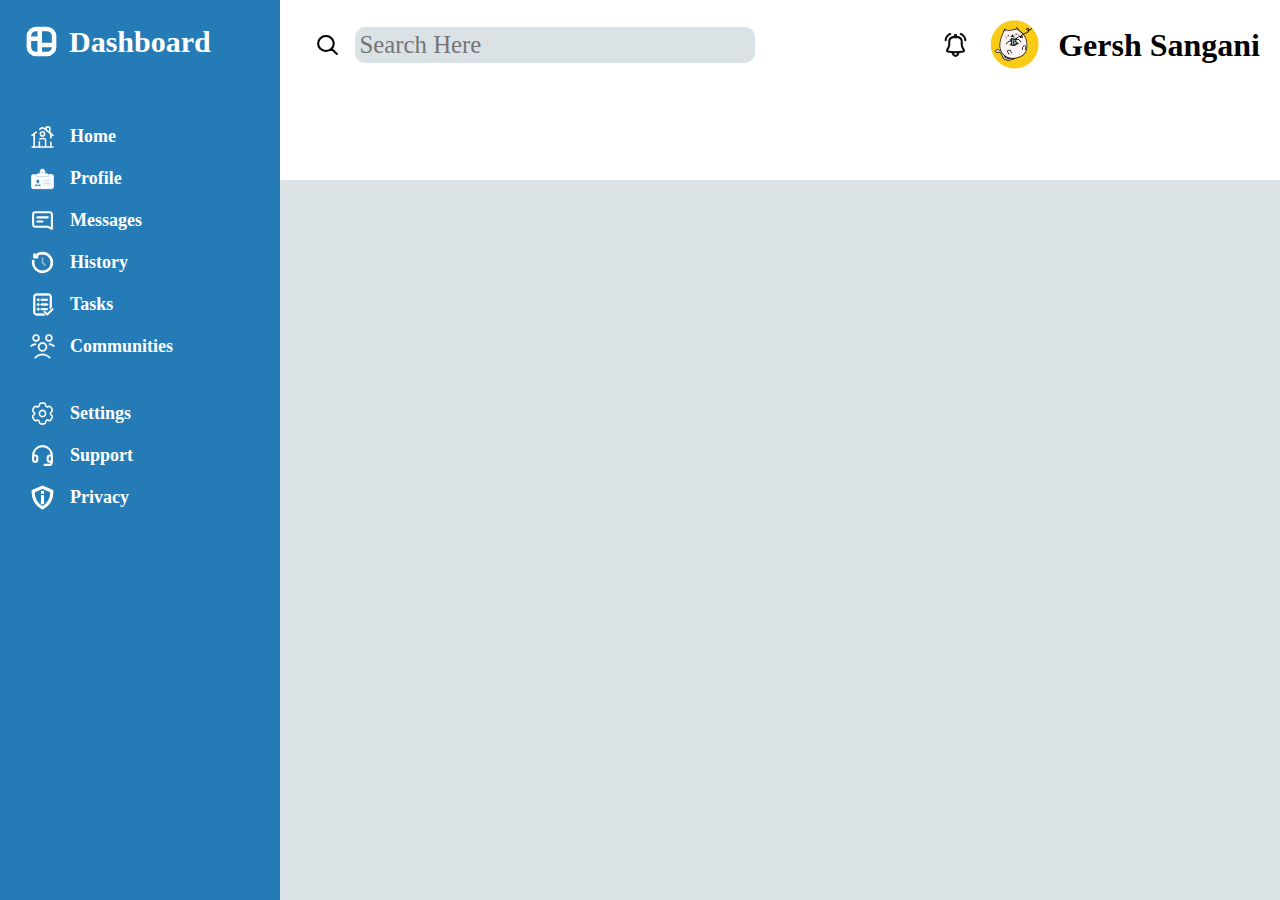
==== index.html @ 51be3038 "Finish sidebar and top half of header" ====
<!DOCTYPE html>
<html lang="en">

<head>
    <meta charset="UTF-8">
    <meta name="viewport" content="width=device-width, initial-scale=1.0">
    <title>Document</title>
    <link rel="stylesheet" href="styles.css">
</head>

<body>
    <section class="navigation">
        <div class="nav-header">
            <img src = "icons/dashboard.svg" alt ="Dashboard Icon" width="45px" height="45px"/>
            <div>Dashboard</div>
        </div>
        <nav>
            <ul>
                <li>
                    <img src = "icons/home-1-svgrepo-com.svg" alt ="Home Icon" width="25px" height="25px"/>
                    <a href="pages/home.html" target="_blank" rel="noopener noreferrer">Home</a>
                </li>
                <li>
                    <img src = "icons/profile.svg" alt ="Profile Icon" width="25px" height="25px"/>
                    <a href="pages/profile.html" target="_blank" rel="noopener noreferrer">Profile</a>
                </li>
                <li>
                    <img src = "icons/message.svg" alt ="Messages Icon" width="25px" height="25px"/>
                    <a href="pages/messages.html" target="_blank" rel="noopener noreferrer">Messages</a>
                </li>
                <li>
                    <img src = "icons/history.svg" alt ="History Icon" width="25px" height="25px"/>
                    <a href="pages/history.html" target="_blank" rel="noopener noreferrer">History</a>
                </li>
                <li>
                    <img src = "icons/tasks.svg" alt ="Tasks Icon" width="25px" height="25px"/>
                    <a href="pages/tasks.html" target="_blank" rel="noopener noreferrer">Tasks</a>
                </li>
                <li>
                    <img src = "icons/communities.svg" alt ="Communities Icon" width="25px" height="25px"/>
                    <a href="pages/communities.html" target="_blank" rel="noopener noreferrer">Communities</a>
                </li>
                
            </ul>
        </nav>
        <nav>
            <ul>
                <li>
                    <img src = "icons/settings.svg" alt ="Settings Icon" width="25px" height="25px"/>
                    <a href="pages/settings.html" target="_blank" rel="noopener noreferrer">Settings</a>
                </li>
                <li>
                    <img src = "icons/support.svg" alt ="Support Icon" width="25px" height="25px"/>
                    <a href="pages/support.html" target="_blank" rel="noopener noreferrer">Support</a>
                </li>
                <li>
                    <img src = "icons/privacy.svg" alt ="Privacy Icon" width="25px" height="25px"/>
                    <a href="pages/privacy.html" target="_blank" rel="noopener noreferrer">Privacy</a>
                </li>

            </ul>
        </nav>
    </section>
    <section class="header">
        <div class="headerTop">
            <div class="search-container">
                <label for="search">
                    <img src = "icons/search.svg" id = "search-img" alt ="Search Icon" />
                </label>
                <input type="text" id="search" name="search" required placeholder="Search Here">
            </div>
            <div class="upper-right-buttons">
                <button><img src = "icons/bell.svg" alt ="Notification Bell Icon" width="25px" height="25px"/></button>
                <img src = "icons/profile.png" alt ="Notification Bell Icon" width="60px" height="50px"/>
                <a href="pages/profilePage.html" target="_blank" rel="noopener noreferrer">Gersh Sangani</a>
            </div>
        </div>
        <div class="headerBottom">
            
        </div>

    </section>
    <section class="content"> </section>

</body>


</html>
---- styles.css ----
/*
  Josh's Custom CSS Reset
  https://www.joshwcomeau.com/css/custom-css-reset/
*/
*,
*::before,
*::after {
    box-sizing: border-box;
}

* {
    margin: 0;
    padding: 0;
}

body {
    line-height: 1.5;
    -webkit-font-smoothing: antialiased;
}

img,
picture,
video,
canvas,
svg {
    display: block;
    max-width: 100%;
}

input,
button,
textarea,
select {
    font: inherit;
}

p,
h1,
h2,
h3,
h4,
h5,
h6 {
    overflow-wrap: break-word;
}

#root,
#__next {
    isolation: isolate;
}

:root {
    --nav-header-size: 30px;
    --nav-header-padding: 19px;
    --nav-li-size: 18px;
    --nav-list-margin-left: 30px;
    --nav-margin-right: calc(var(--nav-list-margin-left) + 20px);
    --nav-color: #ffffff;
    --nav-font-weight: 600;
    --nav-li-seperator: 15px;

    --nav-section-seperator: 40px;


    --main-page-font-color: #000000;

    --header-standard-gap: 15px;
    --header-section-bg-color:#ffffff;
    --header-left-right-margin: 20px;
    --header-section-top-bottom-margin:20px; 

    --search-section-width: 40%;
    --search-bar-height: 2.25rem;
    --search-bar-max-width: 400px;
    --search-bar-min-width: 200px;
    --search-bar-bg-color: #dae2e6;
    --search-bar-font-size: 1.55rem;
    

    --upper-right-buttons-width: calc(100% - var(--search-section-width));
    --profile-name-font-size: 2rem;
    --profile-name-font-weight: 600;

    --content-section-bg-color: var(--search-bar-bg-color);
}


body {
    display: grid;
    height: 100vh;
    grid-template: 1fr 4fr / 1fr 4fr;
}

.navigation {
    background-color: rgb(36, 123, 182);
    grid-row: 1 / 3;

    font-weight: var(--nav-font-weight);
    
}

.nav-header {
    display: grid;
    grid-template-columns: 50px auto;
    margin-bottom: var(--nav-section-seperator);
    justify-items: start;
    align-items: center;

    padding:var(--nav-header-padding);
    margin-right: var(--nav-margin-right);

    color: var(--nav-color);
    font-size: var(--nav-header-size);
}

.navigation ul {
    margin-bottom: var(--nav-section-seperator);
    margin-left: var(--nav-list-margin-left);
    margin-right: var(--nav-list-margin-left);
    list-style-type: none;
}

.navigation li {
    display: grid;
    grid-template-columns: 40px auto;
    justify-items: start;
    align-items: center;
    margin-bottom:var(--nav-li-seperator);
}

.navigation img {
    color: var(--nav-color);
}

.navigation a {
    color: var(--nav-color);
    font-size: var(--nav-li-size);
    text-decoration: none;
}





.header {
    background-color: var(--header-section-bg-color);
    grid-column: 2 / 3;

}

.headerTop{
    display: flex;
    height: 50%;
    justify-content: space-between;
}

.headerBottom{
    display: flex;
    height: 50%;
}

.search-container {
    display: flex;
    justify-content: start;
    align-items: center;
    margin: var(--header-section-top-bottom-margin);

    margin-left: var(--header-left-right-margin);
    margin-right: var(--header-left-right-margin);
    width: 60%;
    min-width:calc(var(--search-bar-min-width) * 1.2);

    overflow: hidden;
    
}

.search-container label {
    display:flex;
    justify-content: center;
    align-items: center;
    padding: 15px;
    flex: 0 0 auto;
}

.search-container img{
    width:var(--search-bar-font-size);
    height: var(--search-bar-font-size);
}


.search-container img {
    display:inline;
}

.search-container input{
    flex: 1 1 auto;
    height:var(--search-bar-height);
    max-width: var(--search-bar-max-width);
    min-width: var(--search-bar-min-width);
    
    border-radius: 10px;
    padding: 5px;

    border:none;

    background-color: var(--search-bar-bg-color);
    font-size: var(--search-bar-font-size);
}

.upper-right-buttons{
    display: flex;
    width: var(--upper-right-buttons-width);
    margin: var(--header-section-top-bottom-margin);
    align-items: center;
    gap: var(--header-standard-gap);
    margin-right: var(--header-left-right-margin);
}

.upper-right-buttons button {
    border:none;
    background-color: var(--header-section-bg-color);
    margin-left: auto;
}

.upper-right-buttons a {
    color: var(--main-page-font-color);
    font-size: var(--profile-name-font-size);
    font-weight: var(--profile-name-font-weight);
    text-decoration: none;
}


.content {
    background-color: var(--content-section-bg-color);
}
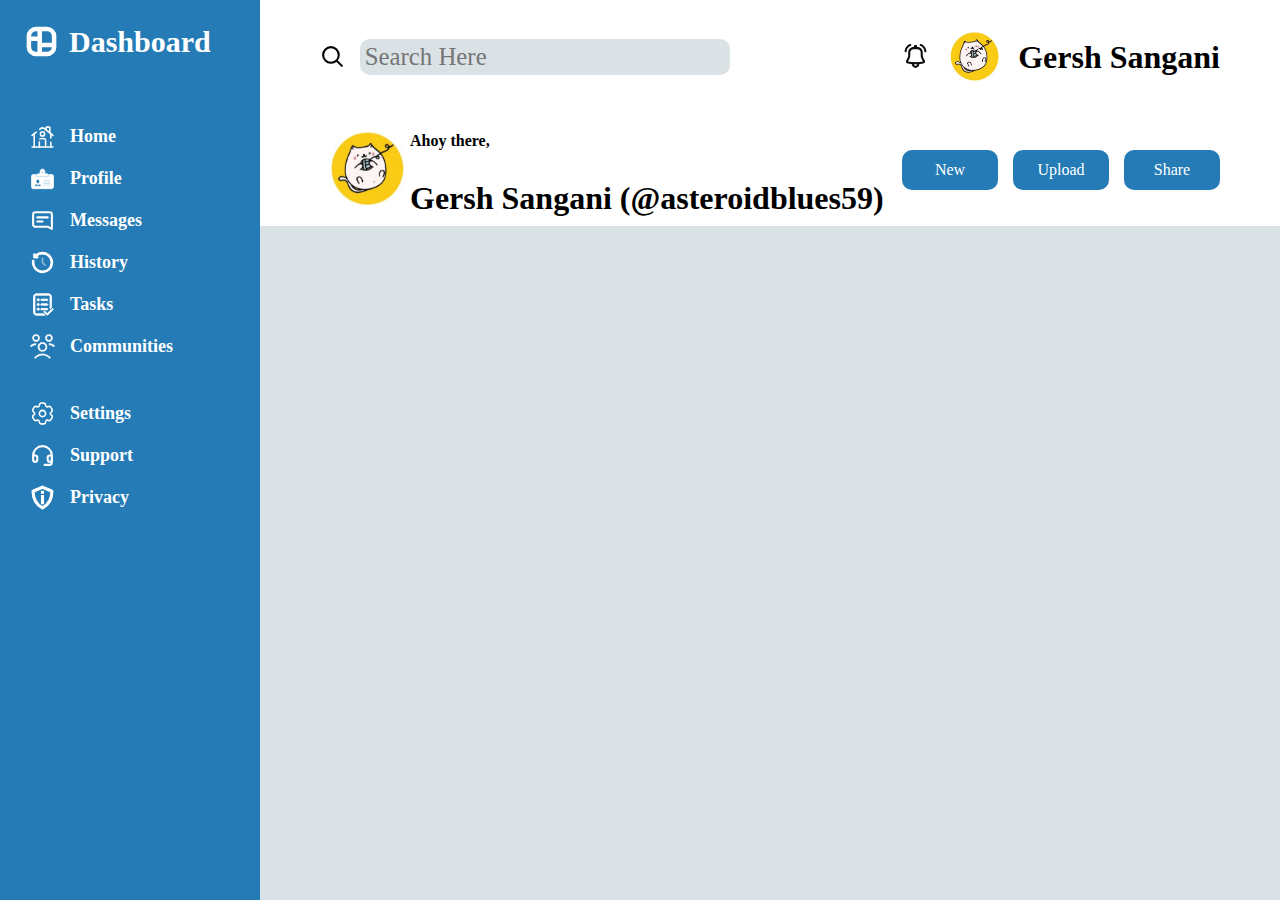
==== commit 79763a6d: "Complete most of header bottom" ====
--- a/index.html
+++ b/index.html
@@ -11,50 +11,50 @@
 <body>
     <section class="navigation">
         <div class="nav-header">
-            <img src = "icons/dashboard.svg" alt ="Dashboard Icon" width="45px" height="45px"/>
+            <img src="icons/dashboard.svg" alt="Dashboard Icon" width="45px" height="45px" />
             <div>Dashboard</div>
         </div>
         <nav>
             <ul>
                 <li>
-                    <img src = "icons/home-1-svgrepo-com.svg" alt ="Home Icon" width="25px" height="25px"/>
+                    <img src="icons/home-1-svgrepo-com.svg" alt="Home Icon" width="25px" height="25px" />
                     <a href="pages/home.html" target="_blank" rel="noopener noreferrer">Home</a>
                 </li>
                 <li>
-                    <img src = "icons/profile.svg" alt ="Profile Icon" width="25px" height="25px"/>
+                    <img src="icons/profile.svg" alt="Profile Icon" width="25px" height="25px" />
                     <a href="pages/profile.html" target="_blank" rel="noopener noreferrer">Profile</a>
                 </li>
                 <li>
-                    <img src = "icons/message.svg" alt ="Messages Icon" width="25px" height="25px"/>
+                    <img src="icons/message.svg" alt="Messages Icon" width="25px" height="25px" />
                     <a href="pages/messages.html" target="_blank" rel="noopener noreferrer">Messages</a>
                 </li>
                 <li>
-                    <img src = "icons/history.svg" alt ="History Icon" width="25px" height="25px"/>
+                    <img src="icons/history.svg" alt="History Icon" width="25px" height="25px" />
                     <a href="pages/history.html" target="_blank" rel="noopener noreferrer">History</a>
                 </li>
                 <li>
-                    <img src = "icons/tasks.svg" alt ="Tasks Icon" width="25px" height="25px"/>
+                    <img src="icons/tasks.svg" alt="Tasks Icon" width="25px" height="25px" />
                     <a href="pages/tasks.html" target="_blank" rel="noopener noreferrer">Tasks</a>
                 </li>
                 <li>
-                    <img src = "icons/communities.svg" alt ="Communities Icon" width="25px" height="25px"/>
+                    <img src="icons/communities.svg" alt="Communities Icon" width="25px" height="25px" />
                     <a href="pages/communities.html" target="_blank" rel="noopener noreferrer">Communities</a>
                 </li>
-                
+
             </ul>
         </nav>
         <nav>
             <ul>
                 <li>
-                    <img src = "icons/settings.svg" alt ="Settings Icon" width="25px" height="25px"/>
+                    <img src="icons/settings.svg" alt="Settings Icon" width="25px" height="25px" />
                     <a href="pages/settings.html" target="_blank" rel="noopener noreferrer">Settings</a>
                 </li>
                 <li>
-                    <img src = "icons/support.svg" alt ="Support Icon" width="25px" height="25px"/>
+                    <img src="icons/support.svg" alt="Support Icon" width="25px" height="25px" />
                     <a href="pages/support.html" target="_blank" rel="noopener noreferrer">Support</a>
                 </li>
                 <li>
-                    <img src = "icons/privacy.svg" alt ="Privacy Icon" width="25px" height="25px"/>
+                    <img src="icons/privacy.svg" alt="Privacy Icon" width="25px" height="25px" />
                     <a href="pages/privacy.html" target="_blank" rel="noopener noreferrer">Privacy</a>
                 </li>
 
@@ -65,18 +65,30 @@
         <div class="headerTop">
             <div class="search-container">
                 <label for="search">
-                    <img src = "icons/search.svg" id = "search-img" alt ="Search Icon" />
+                    <img src="icons/search.svg" id="search-img" alt="Search Icon" />
                 </label>
                 <input type="text" id="search" name="search" required placeholder="Search Here">
             </div>
             <div class="upper-right-buttons">
-                <button><img src = "icons/bell.svg" alt ="Notification Bell Icon" width="25px" height="25px"/></button>
-                <img src = "icons/profile.png" alt ="Notification Bell Icon" width="60px" height="50px"/>
+                <button><img src="icons/bell.svg" alt="Notification Bell Icon" width="25px" height="25px" /></button>
+                <img src="icons/profile.png" alt="Notification Bell Icon" width="60px" height="50px" />
                 <a href="pages/profilePage.html" target="_blank" rel="noopener noreferrer">Gersh Sangani</a>
             </div>
         </div>
+
+
         <div class="headerBottom">
-            
+            <div class="welcome-sign">
+                <img src="icons/profile.png" alt="Notification Bell Icon" width="90px" height="75px" />
+                <div class="greeting-text">Ahoy there,</div>
+                <div class="name-title">Gersh Sangani (@asteroidblues59)</div>
+            </div>
+
+            <ul class="page-actions">
+                <li><button>New</button></li>
+                <li><button>Upload</button></li>
+                <li><button>Share</button></li>
+            </ul>
         </div>
 
     </section>
--- a/styles.css
+++ b/styles.css
@@ -55,22 +55,24 @@
     --nav-li-size: 18px;
     --nav-list-margin-left: 30px;
     --nav-margin-right: calc(var(--nav-list-margin-left) + 20px);
-    --nav-color: #ffffff;
+    
     --nav-font-weight: 600;
     --nav-li-seperator: 15px;
 
     --nav-section-seperator: 40px;
-
+    --nav-section-bg-color: rgb(36, 123, 182);
+    --nav-color: #ffffff;
 
     --main-page-font-color: #000000;
 
     --header-standard-gap: 15px;
     --header-section-bg-color:#ffffff;
-    --header-left-right-margin: 20px;
+    --header-left-right-margin: 60px;
     --header-section-top-bottom-margin:20px; 
 
     --search-section-width: 40%;
     --search-bar-height: 2.25rem;
+    --border-radii: 10px;
     --search-bar-max-width: 400px;
     --search-bar-min-width: 200px;
     --search-bar-bg-color: #dae2e6;
@@ -81,6 +83,8 @@
     --profile-name-font-size: 2rem;
     --profile-name-font-weight: 600;
 
+
+
     --content-section-bg-color: var(--search-bar-bg-color);
 }
 
@@ -92,11 +96,11 @@
 }
 
 .navigation {
-    background-color: rgb(36, 123, 182);
+    background-color: var(--nav-section-bg-color);
     grid-row: 1 / 3;
-
     font-weight: var(--nav-font-weight);
-    
+    overflow-y:auto;
+    min-width: 260px;
 }
 
 .nav-header {
@@ -152,12 +156,10 @@
     display: flex;
     height: 50%;
     justify-content: space-between;
-}
-
-.headerBottom{
-    display: flex;
-    height: 50%;
-}
+    align-items: center;
+}
+
+
 
 .search-container {
     display: flex;
@@ -176,9 +178,8 @@
 
 .search-container label {
     display:flex;
-    justify-content: center;
-    align-items: center;
-    padding: 15px;
+    justify-content: start;
+ 
     flex: 0 0 auto;
 }
 
@@ -197,8 +198,8 @@
     height:var(--search-bar-height);
     max-width: var(--search-bar-max-width);
     min-width: var(--search-bar-min-width);
-    
-    border-radius: 10px;
+    margin-left: var(--header-standard-gap);
+    border-radius: var(--border-radii);
     padding: 5px;
 
     border:none;
@@ -214,6 +215,7 @@
     align-items: center;
     gap: var(--header-standard-gap);
     margin-right: var(--header-left-right-margin);
+    min-height:90px;
 }
 
 .upper-right-buttons button {
@@ -227,9 +229,67 @@
     font-size: var(--profile-name-font-size);
     font-weight: var(--profile-name-font-weight);
     text-decoration: none;
-}
+    white-space: nowrap;
+}
+
+
+
+.headerBottom{
+    display: flex;
+    height: 50%;
+}
+
+.welcome-sign{
+    display: grid;
+    grid-template-columns: 1fr auto;
+    grid-template-rows: 1fr 1fr; 
+
+
+ 
+    align-items:center;
+
+    margin-left: var(--header-left-right-margin);
+    font-weight: var(--profile-name-font-weight);
+    color:var(--main-page-font-color);
+}
+
+.welcome-sign img{
+    grid-row: 1 / 3;
+    min-width: 90px;
+}
+
+.welcome-sign .greeting-text {
+    font-size: 1rem;
+    grid-column: 2 / 3;
+}
+
+.welcome-sign .name-title{
+    font-size: 2rem;
+}
+
+
+.page-actions {
+    list-style-type: none;
+    display:flex;
+    gap:var(--header-standard-gap);
+    align-items: center;
+    margin-left: auto;
+    margin-right: var(--header-left-right-margin);
+}
+
+.page-actions button{
+    color:var(--nav-color);
+    background-color: var(--nav-section-bg-color);
+    border: none;
+    border-radius: var(--border-radii);
+    width: 6rem;
+    font-size: 1rem;
+    height: 2.5rem;
+}   
+
 
 
 .content {
     background-color: var(--content-section-bg-color);
+    overflow-y:auto;
 }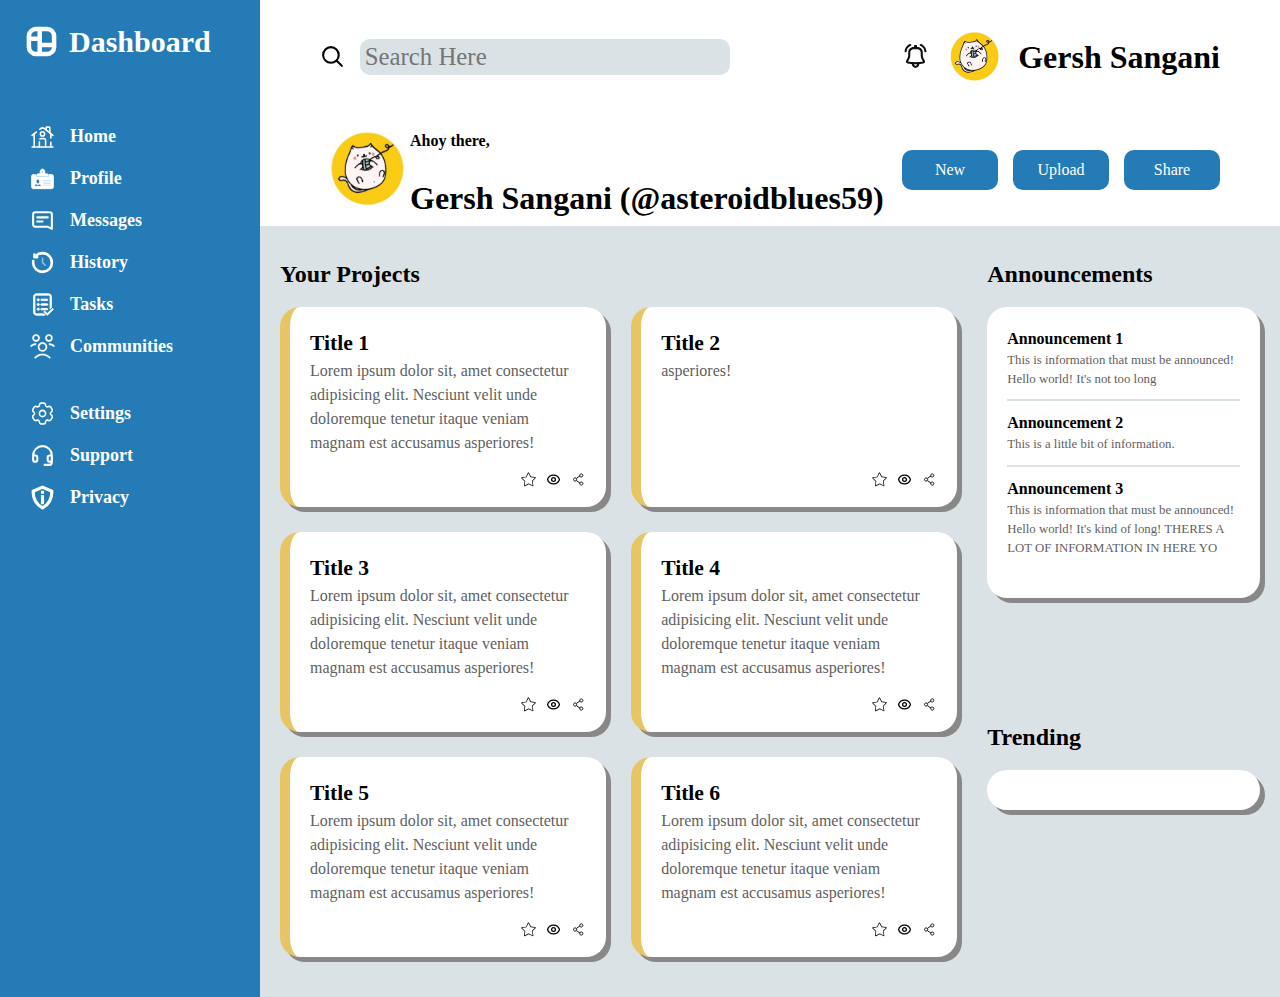
==== commit 47507495: "Style projects and announcements" ====
--- a/index.html
+++ b/index.html
@@ -92,7 +92,113 @@
         </div>
 
     </section>
-    <section class="content"> </section>
+    <section class="content">
+        <div class="projects">
+            <p class="content-section-titles">Your Projects</p>
+            <div class="projects-box">
+
+                <div class="card">
+                    <p class="card-title">Title 1</p>
+                    <p class="card-content">Lorem ipsum dolor sit, amet consectetur adipisicing elit. Nesciunt velit
+                        unde doloremque tenetur itaque veniam magnam est accusamus asperiores!</p>
+                    <ul class="card-actions">
+                        <li><img src="icons/favorite.svg" alt="Favorite Icon" class="project-icon" height="15px"
+                                width="15px" /></li>
+                        <li><img src="icons/eye.svg" alt="Put on watch list Icon" class="project-icon" height="15px"
+                                width="15px" /></li>
+                        <li><img src="icons/share.svg" alt="Share Icon" class="project-icon" height="15px"
+                                width="15px" /></li>
+                    </ul>
+                </div>
+                <div class="card">
+                    <p class="card-title">Title 2</p>
+                    <p class="card-content">asperiores!</p>
+                    <ul class="card-actions">
+                        <li><img src="icons/favorite.svg" alt="Favorite Icon" class="project-icon" height="15px"
+                                width="15px" /></li>
+                        <li><img src="icons/eye.svg" alt="Put on watch list Icon" class="project-icon" height="15px"
+                                width="15px" /></li>
+                        <li><img src="icons/share.svg" alt="Share Icon" class="project-icon" height="15px"
+                                width="15px" /></li>
+                    </ul>
+                </div>
+                <div class="card">
+                    <p class="card-title">Title 3</p>
+                    <p class="card-content">Lorem ipsum dolor sit, amet consectetur adipisicing elit. Nesciunt velit
+                        unde doloremque tenetur itaque veniam magnam est accusamus asperiores!</p>
+                    <ul class="card-actions">
+                        <li><img src="icons/favorite.svg" alt="Favorite Icon" class="project-icon" height="15px"
+                                width="15px" /></li>
+                        <li><img src="icons/eye.svg" alt="Put on watch list Icon" class="project-icon" height="15px"
+                                width="15px" /></li>
+                        <li><img src="icons/share.svg" alt="Share Icon" class="project-icon" height="15px"
+                                width="15px" /></li>
+                    </ul>
+                </div>
+                <div class="card">
+                    <p class="card-title">Title 4</p>
+                    <p class="card-content">Lorem ipsum dolor sit, amet consectetur adipisicing elit. Nesciunt velit
+                        unde doloremque tenetur itaque veniam magnam est accusamus asperiores!</p>
+                    <ul class="card-actions">
+                        <li><img src="icons/favorite.svg" alt="Favorite Icon" class="project-icon" height="15px"
+                                width="15px" /></li>
+                        <li><img src="icons/eye.svg" alt="Put on watch list Icon" class="project-icon" height="15px"
+                                width="15px" /></li>
+                        <li><img src="icons/share.svg" alt="Share Icon" class="project-icon" height="15px"
+                                width="15px" /></li>
+                    </ul>
+                </div>
+                <div class="card">
+                    <p class="card-title">Title 5</p>
+                    <p class="card-content">Lorem ipsum dolor sit, amet consectetur adipisicing elit. Nesciunt velit
+                        unde doloremque tenetur itaque veniam magnam est accusamus asperiores!</p>
+                    <ul class="card-actions">
+                        <li><img src="icons/favorite.svg" alt="Favorite Icon" class="project-icon" height="15px"
+                                width="15px" /></li>
+                        <li><img src="icons/eye.svg" alt="Put on watch list Icon" class="project-icon" height="15px"
+                                width="15px" /></li>
+                        <li><img src="icons/share.svg" alt="Share Icon" class="project-icon" height="15px"
+                                width="15px" /></li>
+                    </ul>
+                </div>
+                <div class="card">
+                    <p class="card-title">Title 6</p>
+                    <p class="card-content">Lorem ipsum dolor sit, amet consectetur adipisicing elit. Nesciunt velit
+                        unde doloremque tenetur itaque veniam magnam est accusamus asperiores!</p>
+                    <ul class="card-actions">
+                        <li><img src="icons/favorite.svg" alt="Favorite Icon" class="project-icon" height="15px"
+                                width="15px" /></li>
+                        <li><img src="icons/eye.svg" alt="Put on watch list Icon" class="project-icon" height="15px"
+                                width="15px" /></li>
+                        <li><img src="icons/share.svg" alt="Share Icon" class="project-icon" height="15px"
+                                width="15px" /></li>
+                    </ul>
+                </div>
+            </div>
+        </div>
+
+        <div class="announcements">
+            <p class="content-section-titles">Announcements</p>
+            <div class="card">
+                <p class="card-title">Announcement 1</p>
+                <p class="announcement-content">This is information that must be announced! Hello world! It's not too long</p>
+                
+                <p class="card-title">Announcement 2</p>
+                <p class="announcement-content">This is a little bit of information.</p>
+
+                <p class="card-title">Announcement 3</p>
+                <p class="announcement-content">This is information that must be announced! Hello world! It's kind of long! THERES A LOT OF INFORMATION IN HERE YO</p>
+            </div>
+        </div>
+
+        <divc class="trending">
+            <p class="content-section-titles">Trending</p>
+            <div class="card">
+
+            </div>
+        </div>
+
+    </section>
 
 </body>
 
--- a/styles.css
+++ b/styles.css
@@ -55,7 +55,7 @@
     --nav-li-size: 18px;
     --nav-list-margin-left: 30px;
     --nav-margin-right: calc(var(--nav-list-margin-left) + 20px);
-    
+
     --nav-font-weight: 600;
     --nav-li-seperator: 15px;
 
@@ -66,9 +66,9 @@
     --main-page-font-color: #000000;
 
     --header-standard-gap: 15px;
-    --header-section-bg-color:#ffffff;
+    --header-section-bg-color: #ffffff;
     --header-left-right-margin: 60px;
-    --header-section-top-bottom-margin:20px; 
+    --header-section-top-bottom-margin: 20px;
 
     --search-section-width: 40%;
     --search-bar-height: 2.25rem;
@@ -77,7 +77,7 @@
     --search-bar-min-width: 200px;
     --search-bar-bg-color: #dae2e6;
     --search-bar-font-size: 1.55rem;
-    
+
 
     --upper-right-buttons-width: calc(100% - var(--search-section-width));
     --profile-name-font-size: 2rem;
@@ -86,6 +86,49 @@
 
 
     --content-section-bg-color: var(--search-bar-bg-color);
+    --content-section-side-margin: 20px;
+
+    --content-headers-color: var(--main-page-font-color);
+    --content-headers-font-size: 1.5rem;
+    --content-headers-font-weight: 600;
+    --content-headers-margin-top: 30px;
+    --content-headers-margin-bottom: 15px;
+
+    --project-card-title-color: var(--main-page-font-color);
+    --project-card-title-font-size: 1.35rem;
+    --project-card-title-font-weight: 600;
+
+    --project-card-text-color: rgb(95, 95, 95);
+    --project-card-text-font-size: 1rem;
+
+    --projects-grid-gap: 25px;
+    /* --project-card-text-font-weight: 600; */
+
+    --project-card-side-border-color: rgb(231, 196, 100);
+    --project-card-side-border-width: 10px;
+
+    --card-edge-radius: 20px;
+    --card-padding: 20px;
+    --card-bg-color: var(--header-section-bg-color);
+    --card-title-margin-bottom: 0px;
+    --card-shadow-color:rgb(136, 136, 136);
+
+    --card-actions-gap: 10px;
+
+    --announcement-title-color: var(--main-page-font-color);
+    --announcement-title-font-size: 0.9rem;
+    --announcement-title-font-weight: var(--project-card-title-font-weight);
+    --announcement-content-color: var(--project-card-text-color);
+    --announcement-content-font-size: 0.8rem;
+
+    --trending-font-size: 1rem;
+    --trending-name-color: var(--main-page-font-color);
+    --trending-name-font-weight: 500;
+
+    --trending-description-color: var(--search-bar-bg-color);
+
+
+
 }
 
 
@@ -99,7 +142,7 @@
     background-color: var(--nav-section-bg-color);
     grid-row: 1 / 3;
     font-weight: var(--nav-font-weight);
-    overflow-y:auto;
+    overflow-y: auto;
     min-width: 260px;
 }
 
@@ -110,7 +153,7 @@
     justify-items: start;
     align-items: center;
 
-    padding:var(--nav-header-padding);
+    padding: var(--nav-header-padding);
     margin-right: var(--nav-margin-right);
 
     color: var(--nav-color);
@@ -129,7 +172,7 @@
     grid-template-columns: 40px auto;
     justify-items: start;
     align-items: center;
-    margin-bottom:var(--nav-li-seperator);
+    margin-bottom: var(--nav-li-seperator);
 }
 
 .navigation img {
@@ -152,7 +195,7 @@
 
 }
 
-.headerTop{
+.headerTop {
     display: flex;
     height: 50%;
     justify-content: space-between;
@@ -170,56 +213,56 @@
     margin-left: var(--header-left-right-margin);
     margin-right: var(--header-left-right-margin);
     width: 60%;
-    min-width:calc(var(--search-bar-min-width) * 1.2);
+    min-width: calc(var(--search-bar-min-width) * 1.2);
 
     overflow: hidden;
-    
+
 }
 
 .search-container label {
-    display:flex;
+    display: flex;
     justify-content: start;
- 
+
     flex: 0 0 auto;
 }
 
-.search-container img{
-    width:var(--search-bar-font-size);
+.search-container img {
+    width: var(--search-bar-font-size);
     height: var(--search-bar-font-size);
 }
 
 
 .search-container img {
-    display:inline;
-}
-
-.search-container input{
+    display: inline;
+}
+
+.search-container input {
     flex: 1 1 auto;
-    height:var(--search-bar-height);
+    height: var(--search-bar-height);
     max-width: var(--search-bar-max-width);
     min-width: var(--search-bar-min-width);
     margin-left: var(--header-standard-gap);
     border-radius: var(--border-radii);
     padding: 5px;
 
-    border:none;
+    border: none;
 
     background-color: var(--search-bar-bg-color);
     font-size: var(--search-bar-font-size);
 }
 
-.upper-right-buttons{
+.upper-right-buttons {
     display: flex;
     width: var(--upper-right-buttons-width);
     margin: var(--header-section-top-bottom-margin);
     align-items: center;
     gap: var(--header-standard-gap);
     margin-right: var(--header-left-right-margin);
-    min-height:90px;
+    min-height: 90px;
 }
 
 .upper-right-buttons button {
-    border:none;
+    border: none;
     background-color: var(--header-section-bg-color);
     margin-left: auto;
 }
@@ -234,26 +277,26 @@
 
 
 
-.headerBottom{
+.headerBottom {
     display: flex;
     height: 50%;
 }
 
-.welcome-sign{
+.welcome-sign {
     display: grid;
     grid-template-columns: 1fr auto;
-    grid-template-rows: 1fr 1fr; 
-
-
- 
-    align-items:center;
+    grid-template-rows: 1fr 1fr;
+
+
+
+    align-items: center;
 
     margin-left: var(--header-left-right-margin);
     font-weight: var(--profile-name-font-weight);
-    color:var(--main-page-font-color);
-}
-
-.welcome-sign img{
+    color: var(--main-page-font-color);
+}
+
+.welcome-sign img {
     grid-row: 1 / 3;
     min-width: 90px;
 }
@@ -263,33 +306,136 @@
     grid-column: 2 / 3;
 }
 
-.welcome-sign .name-title{
+.welcome-sign .name-title {
     font-size: 2rem;
 }
 
 
 .page-actions {
     list-style-type: none;
-    display:flex;
-    gap:var(--header-standard-gap);
+    display: flex;
+    gap: var(--header-standard-gap);
     align-items: center;
     margin-left: auto;
     margin-right: var(--header-left-right-margin);
 }
 
-.page-actions button{
-    color:var(--nav-color);
+.page-actions button {
+    width: 6rem;
+    height: 2.5rem;
+
+    font-size: 1rem;
+    color: var(--nav-color);
     background-color: var(--nav-section-bg-color);
+
     border: none;
     border-radius: var(--border-radii);
-    width: 6rem;
-    font-size: 1rem;
-    height: 2.5rem;
-}   
+}
 
 
 
 .content {
+    display: grid;
+    grid-template: 3fr 2fr / 4fr 1.5fr;
+
+
     background-color: var(--content-section-bg-color);
-    overflow-y:auto;
-}+    padding-right: var(--content-section-side-margin);
+
+}
+
+
+.projects {
+    grid-row: 1 / 3;
+    margin-left: var(--content-section-side-margin);
+    margin-right: var(--content-section-side-margin);
+    padding-bottom: 40px;
+    padding-right:10px;
+    overflow-y: auto;
+}
+
+.content-section-titles {
+    color: var(--content-headers-color);
+    font-size: var(--content-headers-font-size);
+    font-weight: var(--content-headers-font-weight);
+    margin-top: var(--content-headers-margin-top);
+    margin-bottom: var(--content-headers-margin-bottom);
+
+}
+
+.projects-box {
+    display: grid;
+    grid-template: 1fr 1fr  1fr / 1fr 1fr;
+    gap: var(--projects-grid-gap);
+}
+
+.card {
+    display: flex;
+    flex-direction: column;
+    padding: var(--card-padding);
+    
+    border-radius: var(--card-edge-radius);
+    background-color: var(--card-bg-color);
+    box-shadow: 5px 5px var(--card-shadow-color);
+}
+
+.projects .card {
+    border-left: var(--project-card-side-border-width) solid var(--project-card-side-border-color);
+    height: 200px;
+    flex: 0 0 auto;
+}
+
+.card-title {
+    color: var(--project-card-title-color);
+    margin-bottom:var(--card-title-margin-bottom);
+}
+
+.projects .card-title{
+    font-size: var(--project-card-title-font-size);
+    font-weight: var(--project-card-title-font-weight);
+}
+
+.card-content{
+    color:var(--project-card-text-color);
+    flex: 1;
+    overflow-y: hidden;
+}
+
+.project-card .card-content{
+    font-size: var(--project-card-text-font-size);
+}
+
+
+.card-actions {
+    list-style-type: none;
+    display: flex;
+    gap: var(--card-actions-gap);
+    align-items: center;
+    justify-content: flex-end;
+    margin-top:5px;
+
+}
+
+.announcements .card-title{
+    font-weight: var(--announcement-title-font-weight);
+}
+
+.announcement-content{
+    color: var(--announcement-content-color);
+    font-size: var(--announcement-content-font-size);
+    padding-bottom: 10px;
+    border-bottom: 2px solid var(--search-bar-bg-color);
+    margin-bottom: 10px;
+    
+}
+
+.announcement-content:last-child{
+    color: var(--announcement-content-color);
+    font-size: var(--announcement-content-font-size);
+    padding-bottom: 10px;
+    border-bottom: none;
+}
+
+.trending{
+
+}
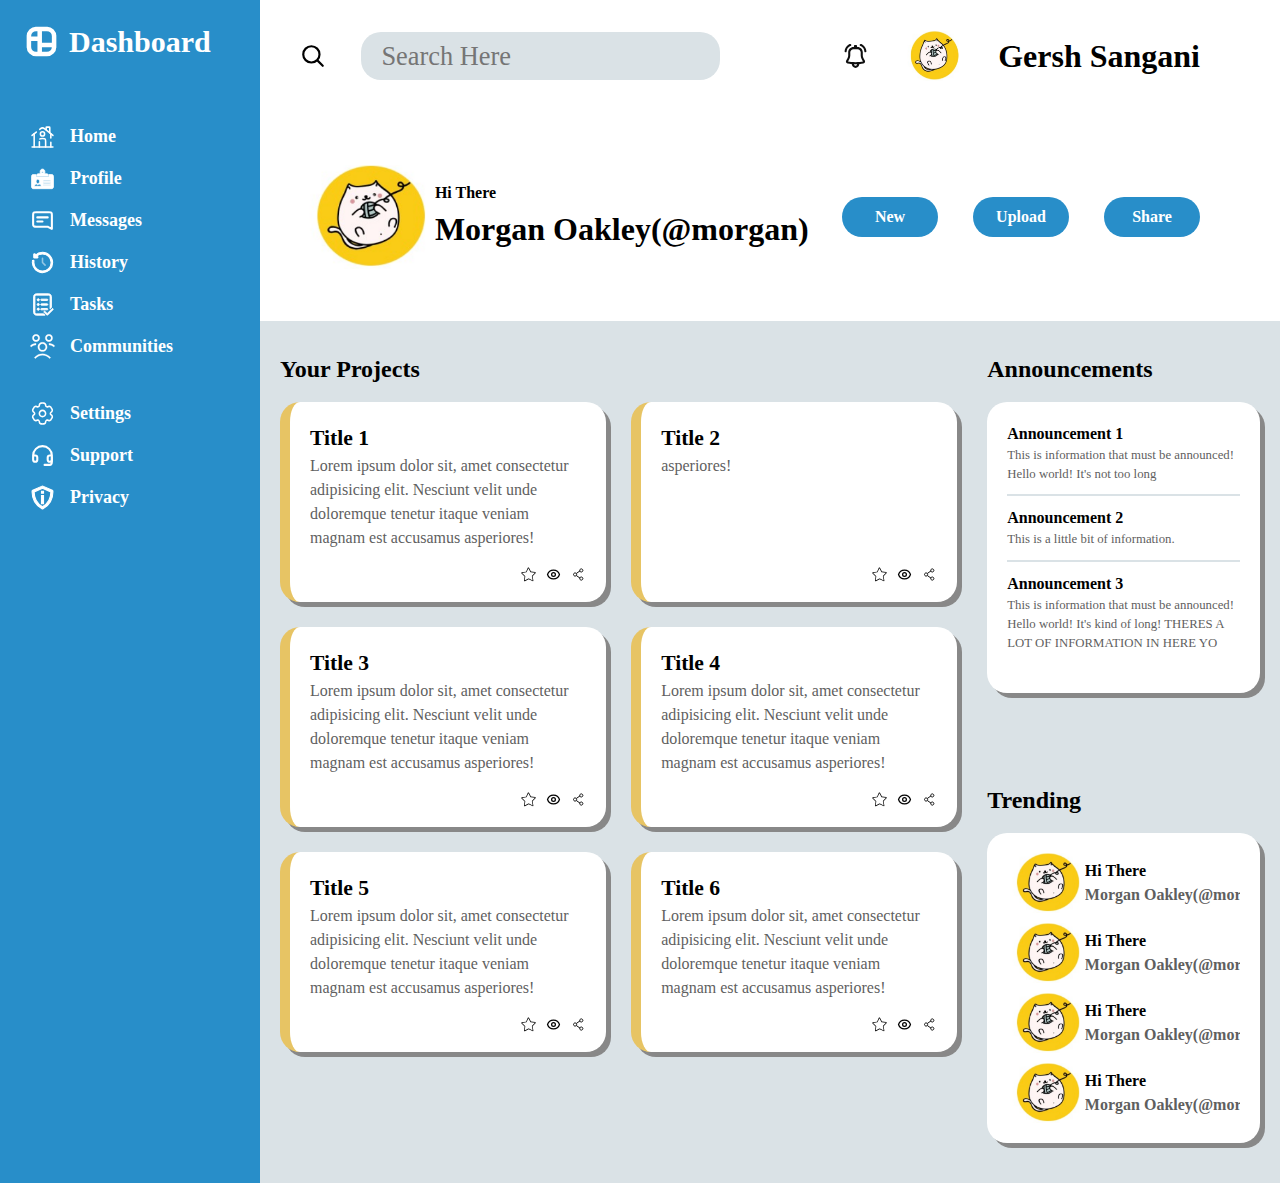
==== commit 9db74499: "Finish Full Layout First Draft" ====
--- a/index.html
+++ b/index.html
@@ -78,11 +78,19 @@
 
 
         <div class="headerBottom">
-            <div class="welcome-sign">
+            <!-- <div class="welcome-sign">
                 <img src="icons/profile.png" alt="Notification Bell Icon" width="90px" height="75px" />
                 <div class="greeting-text">Ahoy there,</div>
                 <div class="name-title">Gersh Sangani (@asteroidblues59)</div>
-            </div>
+            </div> -->
+            <div class="profile-box">
+                <img src="icons/profile.png" alt="Notification Bell Icon" />
+                <div class="profile-info">
+                    <p class="top">Hi There</p>
+                    <p class="bottom">Morgan Oakley(@morgan)</p>
+                </div>
+            </div>
+
 
             <ul class="page-actions">
                 <li><button>New</button></li>
@@ -180,21 +188,68 @@
         <div class="announcements">
             <p class="content-section-titles">Announcements</p>
             <div class="card">
-                <p class="card-title">Announcement 1</p>
-                <p class="announcement-content">This is information that must be announced! Hello world! It's not too long</p>
-                
-                <p class="card-title">Announcement 2</p>
-                <p class="announcement-content">This is a little bit of information.</p>
-
-                <p class="card-title">Announcement 3</p>
-                <p class="announcement-content">This is information that must be announced! Hello world! It's kind of long! THERES A LOT OF INFORMATION IN HERE YO</p>
-            </div>
-        </div>
-
-        <divc class="trending">
+                <ul>
+                    <li>
+                        <p class="card-title">Announcement 1</p>
+                        <p class="announcement-content">This is information that must be announced! Hello world! It's
+                            not too long</p>
+                    </li>
+                    <li>
+                        <p class="card-title">Announcement 2</p>
+                        <p class="announcement-content">This is a little bit of information.</p>
+                    </li>
+                    <li>
+                        <p class="card-title">Announcement 3</p>
+                        <p class="announcement-content">This is information that must be announced! Hello world! It's
+                            kind of long! THERES A LOT OF INFORMATION IN HERE YO</p>
+                    </li>
+                </ul>
+            </div>
+        </div>
+
+        <div class="trending">
             <p class="content-section-titles">Trending</p>
             <div class="card">
-
+                <ul>
+                    <li>
+                        <div class="profile-box">
+                            <img src="icons/profile.png" alt="Notification Bell Icon" />
+                            <div class="profile-info">
+                                <p class="top" id="profile-tag">Hi There</p>
+                                <p class="bottom" id="profile-name">Morgan Oakley(@morgan)</p>
+                            </div>
+                        </div>
+                    </li>
+                    <li>
+                        <div class="profile-box">
+                            <img src="icons/profile.png" alt="Notification Bell Icon" />
+                            <div class="profile-info">
+                                <p class="top" id="profile-tag">Hi There</p>
+                                <p class="bottom" id="profile-name">Morgan Oakley(@morgan)</p>
+                            </div>
+                        </div>
+                    </li>
+                    <li>
+                        <div class="profile-box">
+                            <img src="icons/profile.png" alt="Notification Bell Icon" />
+                            <div class="profile-info">
+                                <p class="top" id="profile-tag">Hi There</p>
+                                <p class="bottom" id="profile-name">Morgan Oakley(@morgan)</p>
+                            </div>
+                        </div>
+                    </li>
+                    <li>
+                        <div class="profile-box">
+                            <img src="icons/profile.png" alt="Notification Bell Icon" />
+                            <div class="profile-info">
+                                <p class="top" id="profile-tag">Hi There</p>
+                                <p class="bottom" id="profile-name">Morgan Oakley(@morgan)</p>
+                            </div>
+                        </div>
+                    </li>
+                    
+                    
+                </ul>
             </div>
         </div>
 
--- a/styles.css
+++ b/styles.css
@@ -60,26 +60,34 @@
     --nav-li-seperator: 15px;
 
     --nav-section-seperator: 40px;
-    --nav-section-bg-color: rgb(36, 123, 182);
+    --nav-section-bg-color: rgb(40, 142, 201);
     --nav-color: #ffffff;
 
     --main-page-font-color: #000000;
 
-    --header-standard-gap: 15px;
+    --header-standard-gap: 35px;
     --header-section-bg-color: #ffffff;
-    --header-left-right-margin: 60px;
+    --header-left-right-margin: 40px;
     --header-section-top-bottom-margin: 20px;
 
+    --header-top-height-percent: 35%;
+    --header-bottom-height-percent: calc(100% - var(--header-top-height-percent));
+
     --search-section-width: 40%;
-    --search-bar-height: 2.25rem;
-    --border-radii: 10px;
+    --search-bar-height: 3rem;
+    --border-radii: 20px;
     --search-bar-max-width: 400px;
     --search-bar-min-width: 200px;
     --search-bar-bg-color: #dae2e6;
-    --search-bar-font-size: 1.55rem;
+    --search-bar-font-size: 1.65rem;
 
 
     --upper-right-buttons-width: calc(100% - var(--search-section-width));
+
+    --page-actions-buttons-font-size: 1rem;
+    --page-actions-buttons-font-weight: 700;
+
+
     --profile-name-font-size: 2rem;
     --profile-name-font-weight: 600;
 
@@ -125,7 +133,7 @@
     --trending-name-color: var(--main-page-font-color);
     --trending-name-font-weight: 500;
 
-    --trending-description-color: var(--search-bar-bg-color);
+    --trending-description-color: var(--project-card-text-color);
 
 
 
@@ -192,12 +200,13 @@
 .header {
     background-color: var(--header-section-bg-color);
     grid-column: 2 / 3;
-
+    padding-left: var(--header-left-right-margin);
+    padding-right: var(--header-left-right-margin);
 }
 
 .headerTop {
     display: flex;
-    height: 50%;
+    height: var(--header-top-height-percent);
     justify-content: space-between;
     align-items: center;
 }
@@ -208,9 +217,7 @@
     display: flex;
     justify-content: start;
     align-items: center;
-    margin: var(--header-section-top-bottom-margin);
-
-    margin-left: var(--header-left-right-margin);
+
     margin-right: var(--header-left-right-margin);
     width: 60%;
     min-width: calc(var(--search-bar-min-width) * 1.2);
@@ -227,14 +234,11 @@
 }
 
 .search-container img {
+    display: inline;
     width: var(--search-bar-font-size);
     height: var(--search-bar-font-size);
 }
 
-
-.search-container img {
-    display: inline;
-}
 
 .search-container input {
     flex: 1 1 auto;
@@ -243,7 +247,7 @@
     min-width: var(--search-bar-min-width);
     margin-left: var(--header-standard-gap);
     border-radius: var(--border-radii);
-    padding: 5px;
+    padding: 20px;
 
     border: none;
 
@@ -279,7 +283,7 @@
 
 .headerBottom {
     display: flex;
-    height: 50%;
+    height: var(--header-bottom-height-percent);
 }
 
 .welcome-sign {
@@ -296,20 +300,6 @@
     color: var(--main-page-font-color);
 }
 
-.welcome-sign img {
-    grid-row: 1 / 3;
-    min-width: 90px;
-}
-
-.welcome-sign .greeting-text {
-    font-size: 1rem;
-    grid-column: 2 / 3;
-}
-
-.welcome-sign .name-title {
-    font-size: 2rem;
-}
-
 
 .page-actions {
     list-style-type: none;
@@ -324,7 +314,8 @@
     width: 6rem;
     height: 2.5rem;
 
-    font-size: 1rem;
+    font-size: var(--page-actions-buttons-font-size);
+    font-weight: var(--page-actions-buttons-font-weight);
     color: var(--nav-color);
     background-color: var(--nav-section-bg-color);
 
@@ -336,7 +327,7 @@
 
 .content {
     display: grid;
-    grid-template: 3fr 2fr / 4fr 1.5fr;
+    grid-template: 1fr 1fr / 4fr 1.5fr;
 
 
     background-color: var(--content-section-bg-color);
@@ -423,19 +414,99 @@
 .announcement-content{
     color: var(--announcement-content-color);
     font-size: var(--announcement-content-font-size);
-    padding-bottom: 10px;
-    border-bottom: 2px solid var(--search-bar-bg-color);
-    margin-bottom: 10px;
-    
-}
-
-.announcement-content:last-child{
+}
+
+/* .announcement-content:last-child{
     color: var(--announcement-content-color);
     font-size: var(--announcement-content-font-size);
     padding-bottom: 10px;
     border-bottom: none;
+} */
+
+.announcements ul{
+    list-style-type: none;
+}
+
+.announcements li{
+    border-bottom: 2px solid var(--search-bar-bg-color);
+    padding-bottom: 10px;
+    margin-bottom: 10px;
+}
+
+.announcements li:last-child{
+    border-bottom: none;
+}
+
+.headerBottom .profile-box {
+    height:100%;
+}
+
+.profile-box{
+    display:flex;
+    align-items: center;
+    min-width: fit-content;
+    
+}
+
+.profile-box img{
+    position:relative;
+    height: 50%;
+    width: auto;
+}
+
+.profile-info{
+    display:flex;
+    flex-direction: column;
+    justify-content: space-around;
+    overflow: hidden;
+    
+}
+
+.profile-box .top{
+    text-wrap:nowrap;
+    font-size: 100%;
+    font-weight: 700;
+
+}
+
+.profile-box .bottom{
+    text-wrap:nowrap;
+    font-size: 200%;
+    font-weight: 700;
+
+}
+
+#profile-tag{
+    text-wrap:nowrap;
+    font-size: 1rem;
+    color: var(--trending-name-color);
+}
+
+#profile-name{
+    text-wrap:nowrap;
+    font-size: 1rem;
+    color:var(--trending-description-color);
+
 }
 
 .trending{
-
-}
+    padding-bottom: 40px;
+}
+.trending img {
+    position:relative;
+    height:60px;
+    width: auto;
+}
+
+.trending ul{
+    display: flex;
+    flex-direction: column;
+    justify-content: space-around;
+    gap: 10px;
+    list-style-type: none;
+    overflow-y:auto;
+    
+}
+
+
+
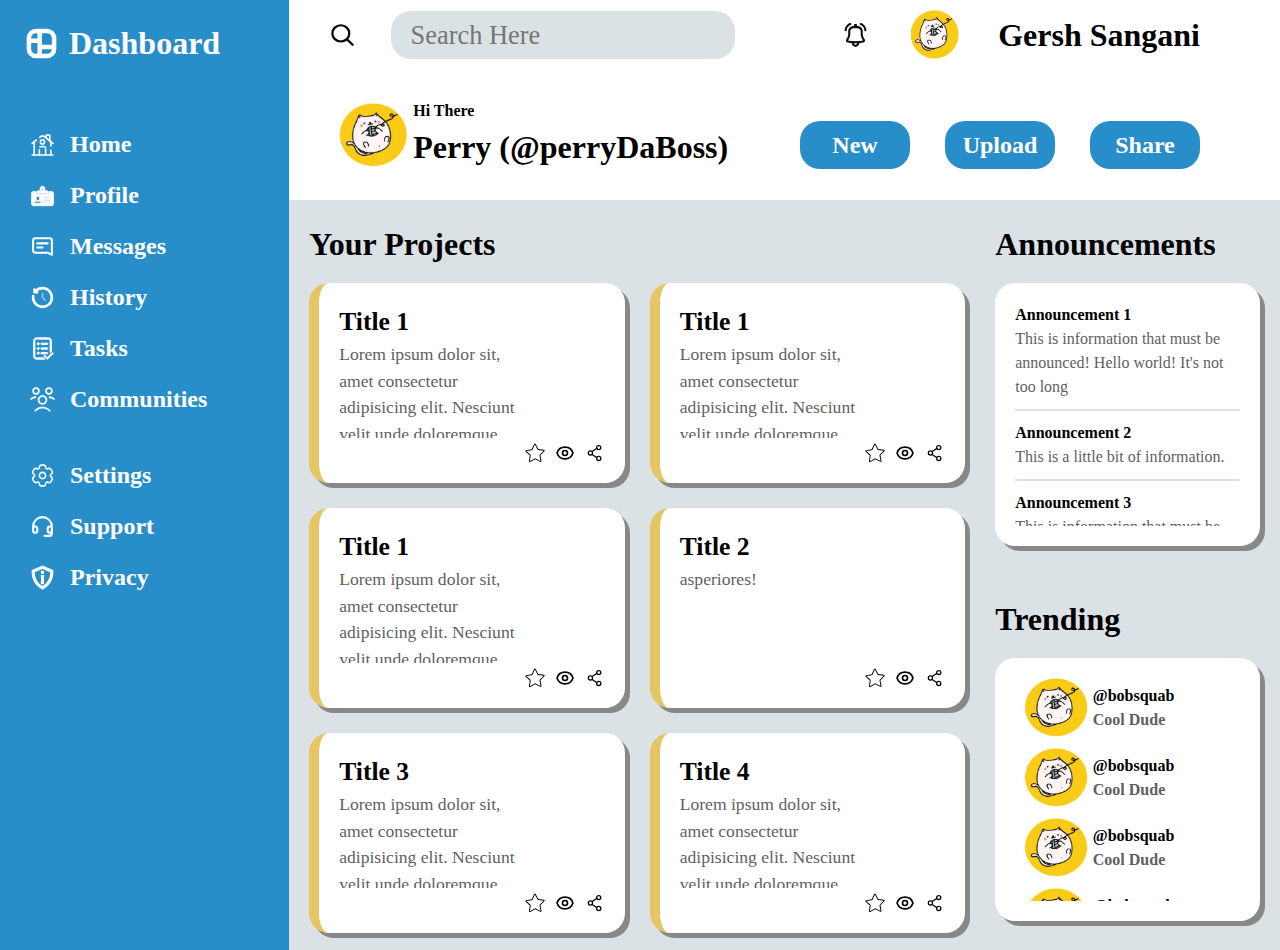
==== commit 28264271: "Finish Styling Second Draft" ====
--- a/index.html
+++ b/index.html
@@ -87,7 +87,7 @@
                 <img src="icons/profile.png" alt="Notification Bell Icon" />
                 <div class="profile-info">
                     <p class="top">Hi There</p>
-                    <p class="bottom">Morgan Oakley(@morgan)</p>
+                    <p class="bottom">Perry (@perryDaBoss)</p>
                 </div>
             </div>
 
@@ -104,7 +104,31 @@
         <div class="projects">
             <p class="content-section-titles">Your Projects</p>
             <div class="projects-box">
-
+                <div class="card">
+                    <p class="card-title">Title 1</p>
+                    <p class="card-content">Lorem ipsum dolor sit, amet consectetur adipisicing elit. Nesciunt velit
+                        unde doloremque tenetur itaque veniam magnam est accusamus asperiores!</p>
+                    <ul class="card-actions">
+                        <li><img src="icons/favorite.svg" alt="Favorite Icon" class="project-icon" height="15px"
+                                width="15px" /></li>
+                        <li><img src="icons/eye.svg" alt="Put on watch list Icon" class="project-icon" height="15px"
+                                width="15px" /></li>
+                        <li><img src="icons/share.svg" alt="Share Icon" class="project-icon" height="15px"
+                                width="15px" /></li>
+                    </ul>
+                </div><div class="card">
+                    <p class="card-title">Title 1</p>
+                    <p class="card-content">Lorem ipsum dolor sit, amet consectetur adipisicing elit. Nesciunt velit
+                        unde doloremque tenetur itaque veniam magnam est accusamus asperiores!</p>
+                    <ul class="card-actions">
+                        <li><img src="icons/favorite.svg" alt="Favorite Icon" class="project-icon" height="15px"
+                                width="15px" /></li>
+                        <li><img src="icons/eye.svg" alt="Put on watch list Icon" class="project-icon" height="15px"
+                                width="15px" /></li>
+                        <li><img src="icons/share.svg" alt="Share Icon" class="project-icon" height="15px"
+                                width="15px" /></li>
+                    </ul>
+                </div>
                 <div class="card">
                     <p class="card-title">Title 1</p>
                     <p class="card-content">Lorem ipsum dolor sit, amet consectetur adipisicing elit. Nesciunt velit
@@ -215,35 +239,71 @@
                         <div class="profile-box">
                             <img src="icons/profile.png" alt="Notification Bell Icon" />
                             <div class="profile-info">
-                                <p class="top" id="profile-tag">Hi There</p>
-                                <p class="bottom" id="profile-name">Morgan Oakley(@morgan)</p>
-                            </div>
-                        </div>
-                    </li>
-                    <li>
-                        <div class="profile-box">
-                            <img src="icons/profile.png" alt="Notification Bell Icon" />
-                            <div class="profile-info">
-                                <p class="top" id="profile-tag">Hi There</p>
-                                <p class="bottom" id="profile-name">Morgan Oakley(@morgan)</p>
-                            </div>
-                        </div>
-                    </li>
-                    <li>
-                        <div class="profile-box">
-                            <img src="icons/profile.png" alt="Notification Bell Icon" />
-                            <div class="profile-info">
-                                <p class="top" id="profile-tag">Hi There</p>
-                                <p class="bottom" id="profile-name">Morgan Oakley(@morgan)</p>
-                            </div>
-                        </div>
-                    </li>
-                    <li>
-                        <div class="profile-box">
-                            <img src="icons/profile.png" alt="Notification Bell Icon" />
-                            <div class="profile-info">
-                                <p class="top" id="profile-tag">Hi There</p>
-                                <p class="bottom" id="profile-name">Morgan Oakley(@morgan)</p>
+                                <p class="top" id="profile-tag">@bobsquab</p>
+                                <p class="bottom" id="profile-name">Cool Dude</p>
+                            </div>
+                        </div>
+                    </li>
+                    <li>
+                        <div class="profile-box">
+                            <img src="icons/profile.png" alt="Notification Bell Icon" />
+                            <div class="profile-info">
+                                <p class="top" id="profile-tag">@bobsquab</p>
+                                <p class="bottom" id="profile-name">Cool Dude</p>
+                            </div>
+                        </div>
+                    </li>
+                    <li>
+                        <div class="profile-box">
+                            <img src="icons/profile.png" alt="Notification Bell Icon" />
+                            <div class="profile-info">
+                                <p class="top" id="profile-tag">@bobsquab</p>
+                                <p class="bottom" id="profile-name">Cool Dude</p>
+                            </div>
+                        </div>
+                    </li>
+                    <li>
+                        <div class="profile-box">
+                            <img src="icons/profile.png" alt="Notification Bell Icon" />
+                            <div class="profile-info">
+                                <p class="top" id="profile-tag">@bobsquab</p>
+                                <p class="bottom" id="profile-name">Cool Dude</p>
+                            </div>
+                        </div>
+                    </li>
+                    <li>
+                        <div class="profile-box">
+                            <img src="icons/profile.png" alt="Notification Bell Icon" />
+                            <div class="profile-info">
+                                <p class="top" id="profile-tag">@bobsquab</p>
+                                <p class="bottom" id="profile-name">Cool Dude</p>
+                            </div>
+                        </div>
+                    </li>
+                    <li>
+                        <div class="profile-box">
+                            <img src="icons/profile.png" alt="Notification Bell Icon" />
+                            <div class="profile-info">
+                                <p class="top" id="profile-tag">@bobsquab</p>
+                                <p class="bottom" id="profile-name">Cool Dude</p>
+                            </div>
+                        </div>
+                    </li>
+                    <li>
+                        <div class="profile-box">
+                            <img src="icons/profile.png" alt="Notification Bell Icon" />
+                            <div class="profile-info">
+                                <p class="top" id="profile-tag">@bobsquab</p>
+                                <p class="bottom" id="profile-name">Cool Dude</p>
+                            </div>
+                        </div>
+                    </li>
+                    <li>
+                        <div class="profile-box">
+                            <img src="icons/profile.png" alt="Notification Bell Icon" />
+                            <div class="profile-info">
+                                <p class="top" id="profile-tag">@bobsquab</p>
+                                <p class="bottom" id="profile-name">Cool Dude</p>
                             </div>
                         </div>
                     </li>
--- a/styles.css
+++ b/styles.css
@@ -50,9 +50,20 @@
 }
 
 :root {
-    --nav-header-size: 30px;
+
+    font-size: 16px;
+
+    --body-height: 100vh;
+    --header-height: 200px;
+    --content-height: 750px;
+
+    --announcements-height: calc(0.5 * var(--content-height));
+    --trending-height: calc(var(--content-height) - var(--announcements-height));
+    
+
+    --nav-header-size: 2rem;
     --nav-header-padding: 19px;
-    --nav-li-size: 18px;
+    --nav-li-size: 1.5rem;
     --nav-list-margin-left: 30px;
     --nav-margin-right: calc(var(--nav-list-margin-left) + 20px);
 
@@ -65,6 +76,8 @@
 
     --main-page-font-color: #000000;
 
+
+    
     --header-standard-gap: 35px;
     --header-section-bg-color: #ffffff;
     --header-left-right-margin: 40px;
@@ -84,9 +97,9 @@
 
     --upper-right-buttons-width: calc(100% - var(--search-section-width));
 
-    --page-actions-buttons-font-size: 1rem;
+    --page-actions-buttons-font-size: 1.5rem;
     --page-actions-buttons-font-weight: 700;
-
+    --page-actions-buttons-height: calc(2 * var(--page-actions-buttons-font-size));
 
     --profile-name-font-size: 2rem;
     --profile-name-font-weight: 600;
@@ -97,17 +110,17 @@
     --content-section-side-margin: 20px;
 
     --content-headers-color: var(--main-page-font-color);
-    --content-headers-font-size: 1.5rem;
+    --content-headers-font-size: 2rem;
     --content-headers-font-weight: 600;
-    --content-headers-margin-top: 30px;
+    --content-headers-margin-top: 20px;
     --content-headers-margin-bottom: 15px;
 
     --project-card-title-color: var(--main-page-font-color);
-    --project-card-title-font-size: 1.35rem;
+    --project-card-title-font-size: 1.6rem;
     --project-card-title-font-weight: 600;
 
     --project-card-text-color: rgb(95, 95, 95);
-    --project-card-text-font-size: 1rem;
+    --project-card-text-font-size: 1.1rem;
 
     --projects-grid-gap: 25px;
     /* --project-card-text-font-weight: 600; */
@@ -124,10 +137,10 @@
     --card-actions-gap: 10px;
 
     --announcement-title-color: var(--main-page-font-color);
-    --announcement-title-font-size: 0.9rem;
+    --announcement-title-font-size: 1.1rem;
     --announcement-title-font-weight: var(--project-card-title-font-weight);
     --announcement-content-color: var(--project-card-text-color);
-    --announcement-content-font-size: 0.8rem;
+    --announcement-content-font-size: 1rem;
 
     --trending-font-size: 1rem;
     --trending-name-color: var(--main-page-font-color);
@@ -142,8 +155,9 @@
 
 body {
     display: grid;
-    height: 100vh;
-    grid-template: 1fr 4fr / 1fr 4fr;
+    height: var(--body-height);
+    grid-template-rows: 200px 750px;
+    grid-template-columns: max(250,1fr) 80vw;
 }
 
 .navigation {
@@ -202,6 +216,8 @@
     grid-column: 2 / 3;
     padding-left: var(--header-left-right-margin);
     padding-right: var(--header-left-right-margin);
+    height:200px;
+
 }
 
 .headerTop {
@@ -263,6 +279,7 @@
     gap: var(--header-standard-gap);
     margin-right: var(--header-left-right-margin);
     min-height: 90px;
+    min-width: 350px;
 }
 
 .upper-right-buttons button {
@@ -284,21 +301,9 @@
 .headerBottom {
     display: flex;
     height: var(--header-bottom-height-percent);
-}
-
-.welcome-sign {
-    display: grid;
-    grid-template-columns: 1fr auto;
-    grid-template-rows: 1fr 1fr;
-
-
-
-    align-items: center;
-
-    margin-left: var(--header-left-right-margin);
-    font-weight: var(--profile-name-font-weight);
-    color: var(--main-page-font-color);
-}
+    gap: 20px;
+}
+
 
 
 .page-actions {
@@ -308,11 +313,13 @@
     align-items: center;
     margin-left: auto;
     margin-right: var(--header-left-right-margin);
+    position: relative;
+    top: 10px;
 }
 
 .page-actions button {
-    width: 6rem;
-    height: 2.5rem;
+    width: 110px;
+    height: var(--page-actions-buttons-height);
 
     font-size: var(--page-actions-buttons-font-size);
     font-weight: var(--page-actions-buttons-font-weight);
@@ -332,7 +339,7 @@
 
     background-color: var(--content-section-bg-color);
     padding-right: var(--content-section-side-margin);
-
+ 
 }
 
 
@@ -340,9 +347,10 @@
     grid-row: 1 / 3;
     margin-left: var(--content-section-side-margin);
     margin-right: var(--content-section-side-margin);
-    padding-bottom: 40px;
+    padding-bottom: 20px;
     padding-right:10px;
     overflow-y: auto;
+  
 }
 
 .content-section-titles {
@@ -351,7 +359,7 @@
     font-weight: var(--content-headers-font-weight);
     margin-top: var(--content-headers-margin-top);
     margin-bottom: var(--content-headers-margin-bottom);
-
+    text-wrap:nowrap;
 }
 
 .projects-box {
@@ -392,8 +400,9 @@
     overflow-y: hidden;
 }
 
-.project-card .card-content{
+.projects .card-content{
     font-size: var(--project-card-text-font-size);
+    padding-right:70px;
 }
 
 
@@ -404,6 +413,22 @@
     align-items: center;
     justify-content: flex-end;
     margin-top:5px;
+
+}
+
+
+.card-actions img{
+    height: 20px;
+    width: 20px;
+}
+
+.announcements{
+    height: var(--announcements-height);
+}
+
+.announcements .card{
+
+    height: 70%;
 
 }
 
@@ -425,6 +450,7 @@
 
 .announcements ul{
     list-style-type: none;
+    overflow-y: auto;
 }
 
 .announcements li{
@@ -489,9 +515,14 @@
 
 }
 
-.trending{
-    padding-bottom: 40px;
-}
+.trending {
+    height:var(--trending-height);
+}
+
+.trending .card{
+    height:70%;
+}
+
 .trending img {
     position:relative;
     height:60px;
@@ -504,9 +535,11 @@
     justify-content: space-around;
     gap: 10px;
     list-style-type: none;
-    overflow-y:auto;
-    
-}
-
-
-
+
+}
+
+.trending ul {
+    overflow-y: scroll;
+}
+
+
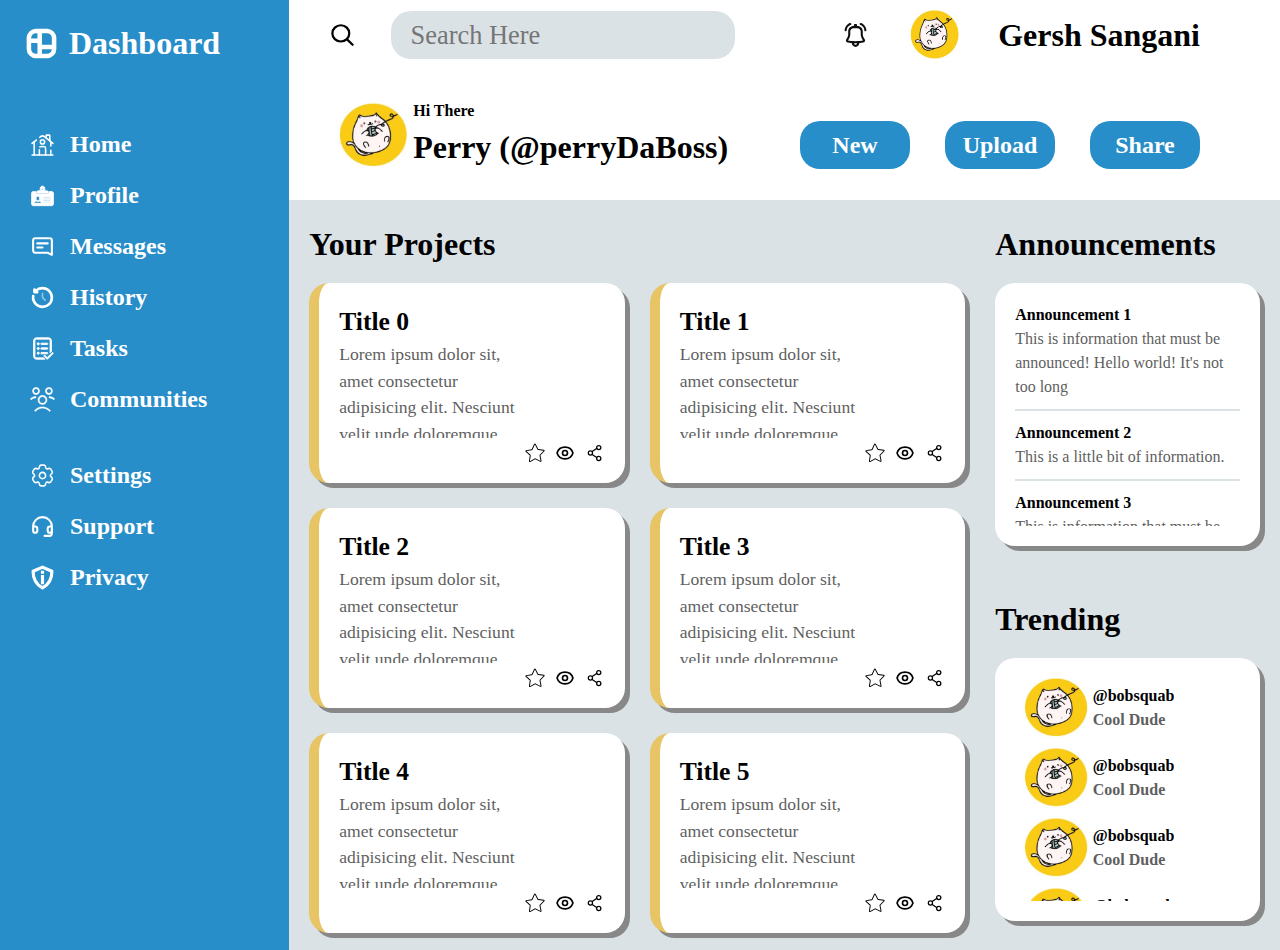
==== commit cec1ecba: "Make project cards using Javascript" ====
--- a/index.html
+++ b/index.html
@@ -103,109 +103,7 @@
     <section class="content">
         <div class="projects">
             <p class="content-section-titles">Your Projects</p>
-            <div class="projects-box">
-                <div class="card">
-                    <p class="card-title">Title 1</p>
-                    <p class="card-content">Lorem ipsum dolor sit, amet consectetur adipisicing elit. Nesciunt velit
-                        unde doloremque tenetur itaque veniam magnam est accusamus asperiores!</p>
-                    <ul class="card-actions">
-                        <li><img src="icons/favorite.svg" alt="Favorite Icon" class="project-icon" height="15px"
-                                width="15px" /></li>
-                        <li><img src="icons/eye.svg" alt="Put on watch list Icon" class="project-icon" height="15px"
-                                width="15px" /></li>
-                        <li><img src="icons/share.svg" alt="Share Icon" class="project-icon" height="15px"
-                                width="15px" /></li>
-                    </ul>
-                </div><div class="card">
-                    <p class="card-title">Title 1</p>
-                    <p class="card-content">Lorem ipsum dolor sit, amet consectetur adipisicing elit. Nesciunt velit
-                        unde doloremque tenetur itaque veniam magnam est accusamus asperiores!</p>
-                    <ul class="card-actions">
-                        <li><img src="icons/favorite.svg" alt="Favorite Icon" class="project-icon" height="15px"
-                                width="15px" /></li>
-                        <li><img src="icons/eye.svg" alt="Put on watch list Icon" class="project-icon" height="15px"
-                                width="15px" /></li>
-                        <li><img src="icons/share.svg" alt="Share Icon" class="project-icon" height="15px"
-                                width="15px" /></li>
-                    </ul>
-                </div>
-                <div class="card">
-                    <p class="card-title">Title 1</p>
-                    <p class="card-content">Lorem ipsum dolor sit, amet consectetur adipisicing elit. Nesciunt velit
-                        unde doloremque tenetur itaque veniam magnam est accusamus asperiores!</p>
-                    <ul class="card-actions">
-                        <li><img src="icons/favorite.svg" alt="Favorite Icon" class="project-icon" height="15px"
-                                width="15px" /></li>
-                        <li><img src="icons/eye.svg" alt="Put on watch list Icon" class="project-icon" height="15px"
-                                width="15px" /></li>
-                        <li><img src="icons/share.svg" alt="Share Icon" class="project-icon" height="15px"
-                                width="15px" /></li>
-                    </ul>
-                </div>
-                <div class="card">
-                    <p class="card-title">Title 2</p>
-                    <p class="card-content">asperiores!</p>
-                    <ul class="card-actions">
-                        <li><img src="icons/favorite.svg" alt="Favorite Icon" class="project-icon" height="15px"
-                                width="15px" /></li>
-                        <li><img src="icons/eye.svg" alt="Put on watch list Icon" class="project-icon" height="15px"
-                                width="15px" /></li>
-                        <li><img src="icons/share.svg" alt="Share Icon" class="project-icon" height="15px"
-                                width="15px" /></li>
-                    </ul>
-                </div>
-                <div class="card">
-                    <p class="card-title">Title 3</p>
-                    <p class="card-content">Lorem ipsum dolor sit, amet consectetur adipisicing elit. Nesciunt velit
-                        unde doloremque tenetur itaque veniam magnam est accusamus asperiores!</p>
-                    <ul class="card-actions">
-                        <li><img src="icons/favorite.svg" alt="Favorite Icon" class="project-icon" height="15px"
-                                width="15px" /></li>
-                        <li><img src="icons/eye.svg" alt="Put on watch list Icon" class="project-icon" height="15px"
-                                width="15px" /></li>
-                        <li><img src="icons/share.svg" alt="Share Icon" class="project-icon" height="15px"
-                                width="15px" /></li>
-                    </ul>
-                </div>
-                <div class="card">
-                    <p class="card-title">Title 4</p>
-                    <p class="card-content">Lorem ipsum dolor sit, amet consectetur adipisicing elit. Nesciunt velit
-                        unde doloremque tenetur itaque veniam magnam est accusamus asperiores!</p>
-                    <ul class="card-actions">
-                        <li><img src="icons/favorite.svg" alt="Favorite Icon" class="project-icon" height="15px"
-                                width="15px" /></li>
-                        <li><img src="icons/eye.svg" alt="Put on watch list Icon" class="project-icon" height="15px"
-                                width="15px" /></li>
-                        <li><img src="icons/share.svg" alt="Share Icon" class="project-icon" height="15px"
-                                width="15px" /></li>
-                    </ul>
-                </div>
-                <div class="card">
-                    <p class="card-title">Title 5</p>
-                    <p class="card-content">Lorem ipsum dolor sit, amet consectetur adipisicing elit. Nesciunt velit
-                        unde doloremque tenetur itaque veniam magnam est accusamus asperiores!</p>
-                    <ul class="card-actions">
-                        <li><img src="icons/favorite.svg" alt="Favorite Icon" class="project-icon" height="15px"
-                                width="15px" /></li>
-                        <li><img src="icons/eye.svg" alt="Put on watch list Icon" class="project-icon" height="15px"
-                                width="15px" /></li>
-                        <li><img src="icons/share.svg" alt="Share Icon" class="project-icon" height="15px"
-                                width="15px" /></li>
-                    </ul>
-                </div>
-                <div class="card">
-                    <p class="card-title">Title 6</p>
-                    <p class="card-content">Lorem ipsum dolor sit, amet consectetur adipisicing elit. Nesciunt velit
-                        unde doloremque tenetur itaque veniam magnam est accusamus asperiores!</p>
-                    <ul class="card-actions">
-                        <li><img src="icons/favorite.svg" alt="Favorite Icon" class="project-icon" height="15px"
-                                width="15px" /></li>
-                        <li><img src="icons/eye.svg" alt="Put on watch list Icon" class="project-icon" height="15px"
-                                width="15px" /></li>
-                        <li><img src="icons/share.svg" alt="Share Icon" class="project-icon" height="15px"
-                                width="15px" /></li>
-                    </ul>
-                </div>
+            <div class="projects-box">                
             </div>
         </div>
 
@@ -314,7 +212,7 @@
         </div>
 
     </section>
-
+    <script src="javascript.js"></script>
 </body>
 
 
--- a/styles.css
+++ b/styles.css
@@ -334,8 +334,8 @@
 
 .content {
     display: grid;
-    grid-template: 1fr 1fr / 4fr 1.5fr;
-
+    grid-template-columns: minmax(300px, 4fr) 1.5fr;
+    grid-template-rows: 1fr 1fr;
 
     background-color: var(--content-section-bg-color);
     padding-right: var(--content-section-side-margin);
@@ -364,7 +364,9 @@
 
 .projects-box {
     display: grid;
-    grid-template: 1fr 1fr  1fr / 1fr 1fr;
+    /* grid-template: 1fr 1fr  1fr / 1fr 1fr; */
+    grid-template-columns: repeat(auto-fit,minmax(250px,1fr));
+    grid-template-rows: auto;
     gap: var(--projects-grid-gap);
 }
 
@@ -372,6 +374,9 @@
     display: flex;
     flex-direction: column;
     padding: var(--card-padding);
+
+    flex: 1 1 auto;
+    max-width: 350px;
     
     border-radius: var(--card-edge-radius);
     background-color: var(--card-bg-color);
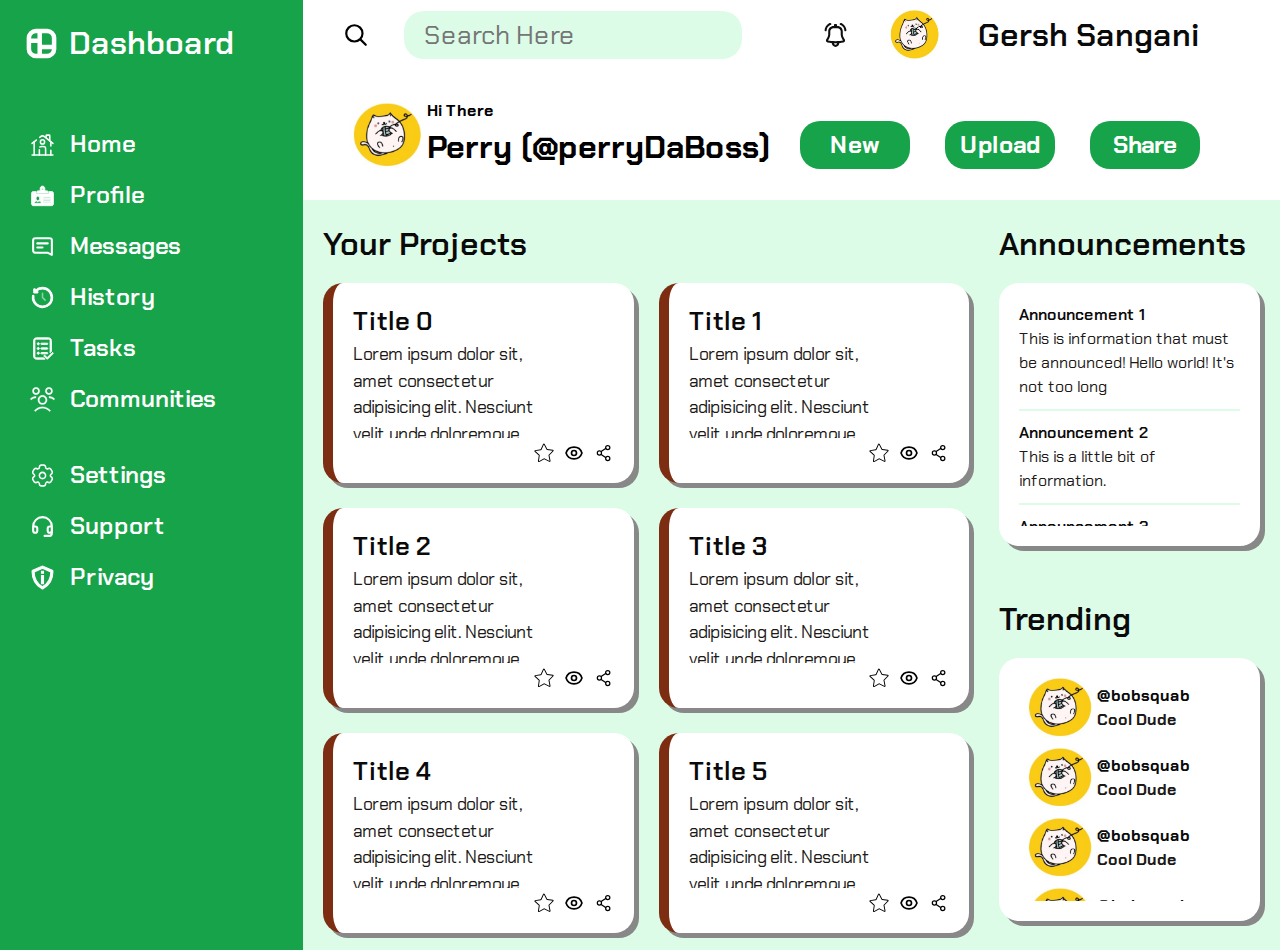
==== commit 1f6fc8af: "Extra Styling and Colors" ====
--- a/index.html
+++ b/index.html
@@ -6,6 +6,11 @@
     <meta name="viewport" content="width=device-width, initial-scale=1.0">
     <title>Document</title>
     <link rel="stylesheet" href="styles.css">
+    <link rel="preconnect" href="https://fonts.googleapis.com">
+    <link rel="preconnect" href="https://fonts.gstatic.com" crossorigin>
+    <link
+        href="https://fonts.googleapis.com/css2?family=Chakra+Petch:ital,wght@0,300;0,400;0,500;0,600;0,700;1,300;1,400;1,500;1,600;1,700&family=Roboto:ital,wght@0,100;0,300;0,400;0,500;0,700;0,900;1,100;1,300;1,400;1,500;1,700;1,900&display=swap"
+        rel="stylesheet">
 </head>
 
 <body>
@@ -103,7 +108,7 @@
     <section class="content">
         <div class="projects">
             <p class="content-section-titles">Your Projects</p>
-            <div class="projects-box">                
+            <div class="projects-box">
             </div>
         </div>
 
@@ -205,8 +210,8 @@
                             </div>
                         </div>
                     </li>
-                    
-                    
+
+
                 </ul>
             </div>
         </div>
--- a/styles.css
+++ b/styles.css
@@ -53,13 +53,17 @@
 
     font-size: 16px;
 
+    font-family: "Chakra Petch", sans-serif;
+    font-weight: 400;
+    font-style: normal;
+
     --body-height: 100vh;
     --header-height: 200px;
     --content-height: 750px;
 
     --announcements-height: calc(0.5 * var(--content-height));
     --trending-height: calc(var(--content-height) - var(--announcements-height));
-    
+
 
     --nav-header-size: 2rem;
     --nav-header-padding: 19px;
@@ -71,15 +75,33 @@
     --nav-li-seperator: 15px;
 
     --nav-section-seperator: 40px;
-    --nav-section-bg-color: rgb(40, 142, 201);
+
+
+    /* All Colors */
+    /* --nav-section-bg-color: rgb(40, 142, 201);
     --nav-color: #ffffff;
 
     --main-page-font-color: #000000;
-
-
-    
+    --search-bar-bg-color: #dae2e6;
+
+    --project-card-text-color: rgb(95, 95, 95);
+    --project-card-side-border-color: rgb(231, 196, 100);
+    --card-shadow-color: rgb(136, 136, 136); */
+
+    /* Green Color */
+    --nav-section-bg-color: #16a34a;
+    --nav-color: #ffffff;
+
+    --main-page-font-color: #0a0a0a;
+    --search-bar-bg-color: #dcfce7;
+
+    --project-card-text-color: #1c1917;
+    --project-card-side-border-color: #7c2d12;
+    --card-shadow-color: rgb(136, 136, 136);
+
+
     --header-standard-gap: 35px;
-    --header-section-bg-color: #ffffff;
+    --header-section-bg-color: var(--nav-color);
     --header-left-right-margin: 40px;
     --header-section-top-bottom-margin: 20px;
 
@@ -91,7 +113,7 @@
     --border-radii: 20px;
     --search-bar-max-width: 400px;
     --search-bar-min-width: 200px;
-    --search-bar-bg-color: #dae2e6;
+
     --search-bar-font-size: 1.65rem;
 
 
@@ -119,20 +141,20 @@
     --project-card-title-font-size: 1.6rem;
     --project-card-title-font-weight: 600;
 
-    --project-card-text-color: rgb(95, 95, 95);
+
     --project-card-text-font-size: 1.1rem;
 
     --projects-grid-gap: 25px;
     /* --project-card-text-font-weight: 600; */
 
-    --project-card-side-border-color: rgb(231, 196, 100);
+
     --project-card-side-border-width: 10px;
 
     --card-edge-radius: 20px;
     --card-padding: 20px;
     --card-bg-color: var(--header-section-bg-color);
     --card-title-margin-bottom: 0px;
-    --card-shadow-color:rgb(136, 136, 136);
+
 
     --card-actions-gap: 10px;
 
@@ -157,7 +179,7 @@
     display: grid;
     height: var(--body-height);
     grid-template-rows: 200px 750px;
-    grid-template-columns: max(250,1fr) 80vw;
+    grid-template-columns: max(250, 1fr) 80vw;
 }
 
 .navigation {
@@ -216,7 +238,7 @@
     grid-column: 2 / 3;
     padding-left: var(--header-left-right-margin);
     padding-right: var(--header-left-right-margin);
-    height:200px;
+    height: 200px;
 
 }
 
@@ -339,7 +361,7 @@
 
     background-color: var(--content-section-bg-color);
     padding-right: var(--content-section-side-margin);
- 
+
 }
 
 
@@ -348,9 +370,9 @@
     margin-left: var(--content-section-side-margin);
     margin-right: var(--content-section-side-margin);
     padding-bottom: 20px;
-    padding-right:10px;
+    padding-right: 10px;
     overflow-y: auto;
-  
+
 }
 
 .content-section-titles {
@@ -359,13 +381,13 @@
     font-weight: var(--content-headers-font-weight);
     margin-top: var(--content-headers-margin-top);
     margin-bottom: var(--content-headers-margin-bottom);
-    text-wrap:nowrap;
+    text-wrap: nowrap;
 }
 
 .projects-box {
     display: grid;
     /* grid-template: 1fr 1fr  1fr / 1fr 1fr; */
-    grid-template-columns: repeat(auto-fit,minmax(250px,1fr));
+    grid-template-columns: repeat(auto-fit, minmax(250px, 1fr));
     grid-template-rows: auto;
     gap: var(--projects-grid-gap);
 }
@@ -377,7 +399,7 @@
 
     flex: 1 1 auto;
     max-width: 350px;
-    
+
     border-radius: var(--card-edge-radius);
     background-color: var(--card-bg-color);
     box-shadow: 5px 5px var(--card-shadow-color);
@@ -391,23 +413,23 @@
 
 .card-title {
     color: var(--project-card-title-color);
-    margin-bottom:var(--card-title-margin-bottom);
-}
-
-.projects .card-title{
+    margin-bottom: var(--card-title-margin-bottom);
+}
+
+.projects .card-title {
     font-size: var(--project-card-title-font-size);
     font-weight: var(--project-card-title-font-weight);
 }
 
-.card-content{
-    color:var(--project-card-text-color);
+.card-content {
+    color: var(--project-card-text-color);
     flex: 1;
     overflow-y: hidden;
 }
 
-.projects .card-content{
+.projects .card-content {
     font-size: var(--project-card-text-font-size);
-    padding-right:70px;
+    padding-right: 70px;
 }
 
 
@@ -417,31 +439,31 @@
     gap: var(--card-actions-gap);
     align-items: center;
     justify-content: flex-end;
-    margin-top:5px;
-
-}
-
-
-.card-actions img{
+    margin-top: 5px;
+
+}
+
+
+.card-actions img {
     height: 20px;
     width: 20px;
 }
 
-.announcements{
+.announcements {
     height: var(--announcements-height);
 }
 
-.announcements .card{
+.announcements .card {
 
     height: 70%;
 
 }
 
-.announcements .card-title{
+.announcements .card-title {
     font-weight: var(--announcement-title-font-weight);
 }
 
-.announcement-content{
+.announcement-content {
     color: var(--announcement-content-color);
     font-size: var(--announcement-content-font-size);
 }
@@ -453,88 +475,88 @@
     border-bottom: none;
 } */
 
-.announcements ul{
+.announcements ul {
     list-style-type: none;
     overflow-y: auto;
 }
 
-.announcements li{
+.announcements li {
     border-bottom: 2px solid var(--search-bar-bg-color);
     padding-bottom: 10px;
     margin-bottom: 10px;
 }
 
-.announcements li:last-child{
+.announcements li:last-child {
     border-bottom: none;
 }
 
 .headerBottom .profile-box {
-    height:100%;
-}
-
-.profile-box{
-    display:flex;
+    height: 100%;
+}
+
+.profile-box {
+    display: flex;
     align-items: center;
     min-width: fit-content;
-    
-}
-
-.profile-box img{
-    position:relative;
+
+}
+
+.profile-box img {
+    position: relative;
     height: 50%;
     width: auto;
 }
 
-.profile-info{
-    display:flex;
+.profile-info {
+    display: flex;
     flex-direction: column;
     justify-content: space-around;
     overflow: hidden;
-    
-}
-
-.profile-box .top{
-    text-wrap:nowrap;
+
+}
+
+.profile-box .top {
+    text-wrap: nowrap;
     font-size: 100%;
     font-weight: 700;
 
 }
 
-.profile-box .bottom{
-    text-wrap:nowrap;
+.profile-box .bottom {
+    text-wrap: nowrap;
     font-size: 200%;
     font-weight: 700;
 
 }
 
-#profile-tag{
-    text-wrap:nowrap;
+#profile-tag {
+    text-wrap: nowrap;
     font-size: 1rem;
     color: var(--trending-name-color);
 }
 
-#profile-name{
-    text-wrap:nowrap;
+#profile-name {
+    text-wrap: nowrap;
     font-size: 1rem;
-    color:var(--trending-description-color);
+    color: var(--trending-description-color);
 
 }
 
 .trending {
-    height:var(--trending-height);
-}
-
-.trending .card{
-    height:70%;
+    height: var(--trending-height);
+}
+
+.trending .card {
+    height: 70%;
 }
 
 .trending img {
-    position:relative;
-    height:60px;
+    position: relative;
+    height: 60px;
     width: auto;
 }
 
-.trending ul{
+.trending ul {
     display: flex;
     flex-direction: column;
     justify-content: space-around;
@@ -545,6 +567,4 @@
 
 .trending ul {
     overflow-y: scroll;
-}
-
-
+}